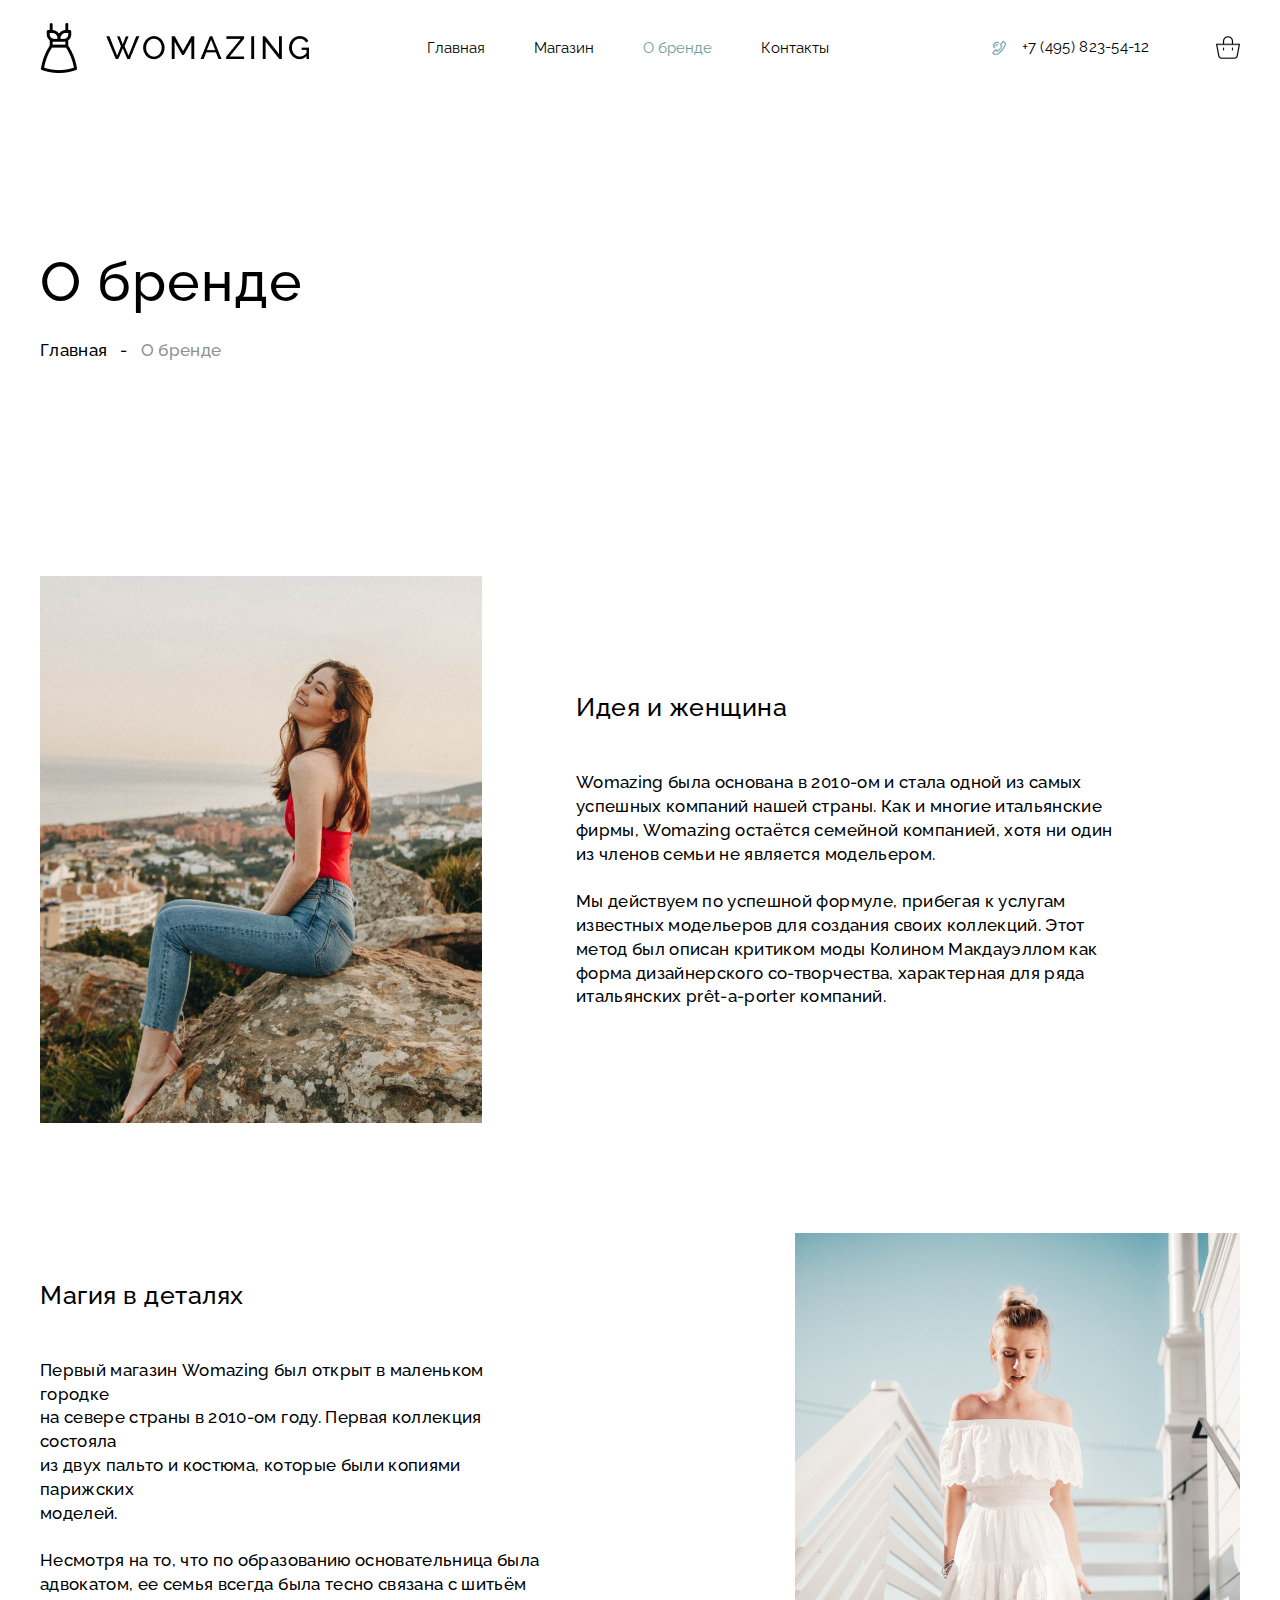
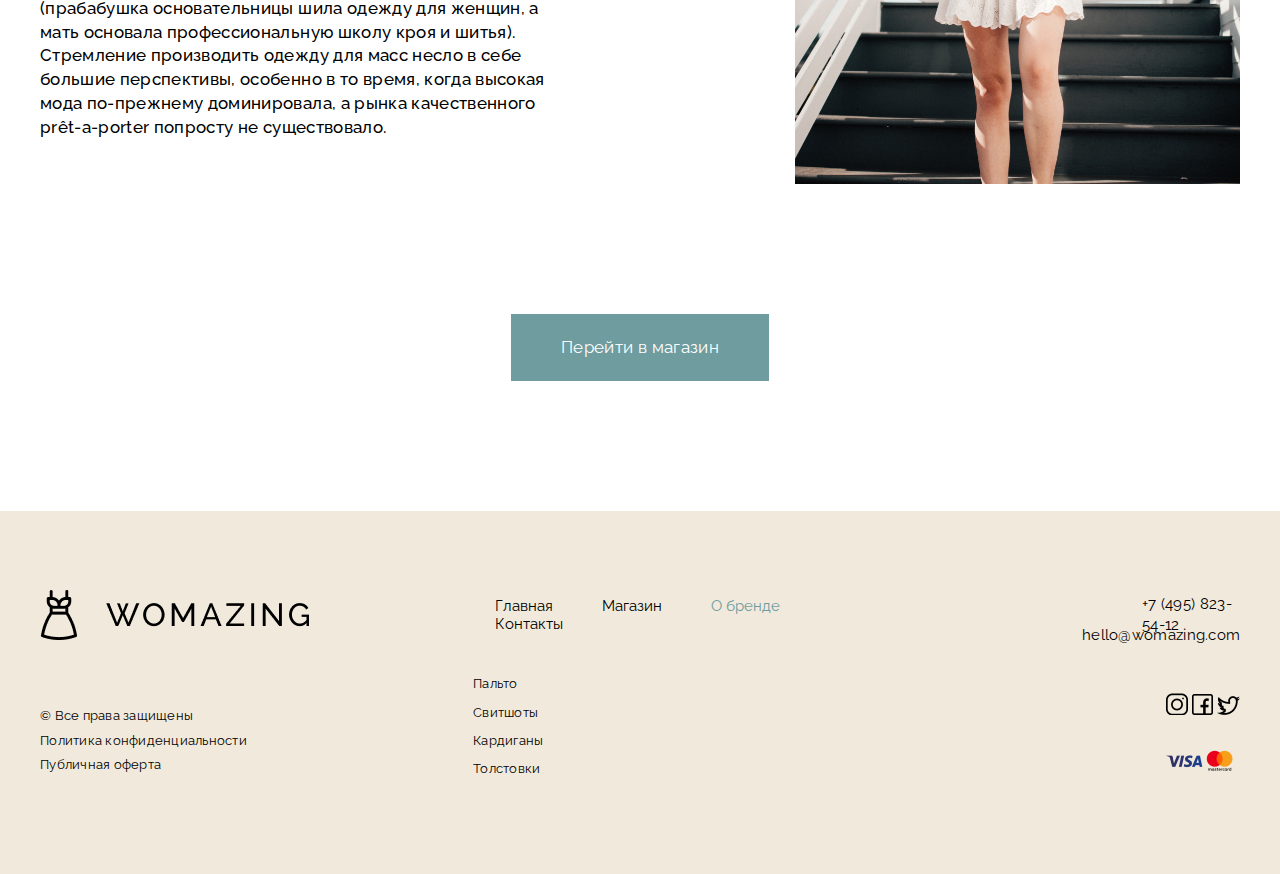
==== brend.html @ 87379c05 "add files" ====
<!DOCTYPE html>
<html>
<head>
	<title>Womazing</title>
	<meta charset="utf-8">
	<link rel="icon" href="img/dress.ico">
	<link rel="stylesheet" type="text/css" href="style.css">
	<link rel="preconnect" href="https://fonts.googleapis.com">
<link rel="preconnect" href="https://fonts.gstatic.com" crossorigin>
<link href="https://fonts.googleapis.com/css2?family=Raleway:wght@500&display=swap" rel="stylesheet">
<link rel="preconnect" href="https://fonts.googleapis.com">
<link rel="preconnect" href="https://fonts.gstatic.com" crossorigin>
<link href="https://fonts.googleapis.com/css2?family=Raleway:wght@400&display=swap" rel="stylesheet">
<link rel="preconnect" href="https://fonts.googleapis.com">
<link rel="preconnect" href="https://fonts.gstatic.com" crossorigin>
<link href="https://fonts.googleapis.com/css2?family=Raleway:wght@700&display=swap" rel="stylesheet">
</head>
<body>
	<header class="sticky2">
		<div class="header">
			<img src="img/logo.png" class="logo">
			<div>
				<a href="" class="header-text">Главная</a>
				<a href="" class="header-text">Магазин</a>
				<a href="" class="header-text header-text-2">О бренде</a>
				<a href="" class="header-text">Контакты</a>
			</div>
			<div class="mk">
				<img src="img/mobile.png" class="mobile">
				<p class="p-spec-mk">+7 (495) 823-54-12</p>
				<img src="img/korzina.png" class="korzina">
			</div>
		</div>
	</header>

	<div class="screan-1-brend">
		<h1 class="h1-big-tovar h1-brend">О бренде</h1>
		<h2 class="h2-magazine"><a href="#" class="h2-magazine-a">Главная</a><span class="a-">-</span><span class="color-magazine">О бренде</span></h2>
		<div class="flex-brend">
			<img src="img/girl4.png" class="girl4">
			<div class="women-text-brend">
				<h1 class="women-brend">Идея и женщина</h1>
				<p class="women-brend women-brend2">Womazing была основана в 2010-ом и стала одной из самых<br>успешных компаний нашей страны. Как и многие итальянские<br>фирмы, Womazing остаётся семейной компанией, хотя ни один<br>из членов семьи не является модельером.
<br><br>
Мы действуем по успешной формуле, прибегая к услугам<br>известных модельеров для создания своих коллекций. Этот<br>метод был описан критиком моды Колином Макдауэллом как<br>форма дизайнерского со-творчества, характерная для ряда<br>итальянских prêt-a-porter компаний. 
</p>
			</div>
		</div>
		<div class="flex-brend-2">
			<div class="women-text-brend-2">
				<h1 class="women-brend">Магия в деталях</h1>
				<p class="women-brend women-brend2">Первый магазин Womazing был открыт в маленьком городке<br>на севере страны в 2010-ом году. Первая коллекция состояла<br>из двух пальто и костюма, которые были копиями парижских<br>моделей.<br><br>

Несмотря на то, что по образованию основательница была<br>адвокатом, ее семья всегда была тесно связана с шитьём<br>(прабабушка основательницы шила одежду для женщин, а<br>мать основала профессиональную школу кроя и шитья).<br>Стремление производить одежду для масс несло в себе<br>большие перспективы, особенно в то время, когда высокая<br>мода по-прежнему доминировала, а рынка качественного<br>prêt-a-porter попросту не существовало. </p>
			</div>
			<img src="img/girl5.png" class="girl5">
		</div>
		<div class="sylka"><a href="" class="sylka-brend">Перейти в магазин</a></div>
	</div>

	<footer class="fot">
		<div class="footer">
			<div class="header ots">
			<img src="img/logo.png" class="logo">
			<div class="mlfoot">
				<a href="" class="header-text">Главная</a>
				<a href="" class="header-text">Магазин</a>
				<a href="" class="header-text header-text-2">О бренде</a>
				<a href="" class="header-text">Контакты</a>
			</div>
			<div class="mk2">
				<p class="p-spec-mk">+7 (495) 823-54-12</p>
			</div>
				<p class="p-spec-mk hello">hello@womazing.com</p>
		</div>
			<div class="footer-flex">
				<div>
					<div class="prava footer-text2">© Все права защищены</div>
					<h1 class="footer-text mb6">Политика конфиденциальности</h1>
					<h1 class="footer-text mb6">Публичная оферта</h1>
				</div>
				<div class="spec-rod">
					<h1 class="footer-text spec spec2">Пальто</h1>
					<h1 class="footer-text spec2">Свитшоты</h1>
					<h1 class="footer-text spec2">Кардиганы</h1>
					<h1 class="footer-text">Толстовки</h1>
				</div>
				<div class="dan">
					<div class="social">
						<a href=""><img src="img/inst.png" class="inst"></a>
						<a href=""><img src="img/fac.png" class="fac"></a>
						<a href=""><img src="img/twit.png" class="twit"></a>
					</div>
					<img src="img/visa.png" class="visa">
				</div>
			</div>
		</div>
	</footer>
</body>
</html>
---- style.css ----
body{
	z-index: 1;
	margin: 0;
}

.flex{
	position: relative;
	display: flex;
	width: 1200px;
	margin: 0 auto;
	align-items: flex-end;
}

.header{
	display: flex;
	align-items: center;
	justify-content: space-between;
	width: 1200px;
	height: 95px;
	margin: 0 auto;
}

.logo{
	cursor: pointer;
	transition: 0.5s ease;
	display: flex;
}

.logo:hover{
	transform: scale(1.035);
}

.womazing-logo{

}

.dress-logo{

}

.header-text{
	transition: 0.5s;
	margin-right: 45px;
	font-family: 'Raleway', sans-serif;
	font-weight: 400;
	font-size: 15px;
	text-decoration:none;
	color: black; 
}

.header-text:hover{
	
	cursor: pointer;
	color: #6E9C9F;
}

.header-text-2{
	color: #6E9C9F;
}

.nomer{
	width: 158px;
}

.korzina{
	transition: 0.5s;
	margin-left: 67px;
	width: 24px;
	height: 23.54px;
}

.korzina:hover{
	cursor: pointer;
}

h1,h2,h3,h4,h5{
	margin: 0;
}

.screan1{
	width:	512px;
	height: 720px;
}

.barh{
	font-family: 'Raleway', sans-serif;
	font-weight: 400;
	font-size: 20px;
	line-height: 140%;
	text-align: right;
}

.barh-box{
	margin-top: 45px;
	width: 365px;
}

.sticky{
	top: 0;
	position: sticky;
}


.new{
	margin-top: 153px;
	font-family: 'Raleway', sans-serif;
	font-weight: 500;
	font-size: 55px;
	line-height: 110%;
}

.box-strelka{
	width: 67px;
	height: 67px;
	background-color: #6E9C9F1A;
}

.str{
	width: 14px;
	height: 28px;
	margin-left: 26px;
	margin-top: 19.5px;
}

.mag{
	transition: 0.5s;
	background-color: #6E9C9F;
	width: 243px;
	height: 67px;
}

.open-mag{
	text-align: center;
	width: 243px;
	height: 68px;
	font-family: 'Raleway', sans-serif;
	font-weight: 400;
	font-size: 17px;
	text-decoration: none;
	color: white;
	font-style: normal;
	background-color: #6E9C9F;
	transition: background 0.5s ease;
}

.open-mag-p{
	margin: 0;
	margin-top: 22px;
}

.open-mag:hover{
	cursor: pointer;
	background-color: #509498;
}

.but{
	display: flex;
	margin-left: 53px;
	margin-top: 52px;
}

.lit{
	display: flex;
	margin-top: 126px;
	margin-left: 250px;
}

.box-litle{
	width: 30px;
	height: 4px;
	background-color: #D1D1D1;
	margin: 0;
}
.box-litle2{
	width: 30px;
	height: 4px;
	margin: 0 12px;
	background-color: black;
}

.girl{
	z-index: 100;
	position: relative;
	margin-left:100px;
	width: 180px;
	bottom: -4px;
}

.girl2{
	margin-bottom: 54px;
	z-index: 0;
	height: 652px;
	width: 434px;
	margin-left: -50px;
}

.orang{
	position: absolute;
	right: 0;
	width: 512px;
	height: 816px;
	top: -97px;
	z-index: -2;
	background-color: #F1EADC;
}

.orang2{
	position: absolute;
	right: 0;
	top: 0;
	width: 30%;
	height: 814px;
	z-index: -2;
	background-color: #F1EADC;
}

.girl3{
	position: absolute;
	z-index: 0;
	width: 197px;
	margin-left: -96px;
	margin-top: 135px;
}

/* screan2 */

.screan2{
	margin: 0 auto;
	margin-top: 130px;
	width: 1200px;
	height: 900px;
}

.h1-new{
	font-family: 'Raleway', sans-serif;
	font-weight: 500;
	font-style: normal;
	font-size: 40px;
}

.kol-rod{
	margin-top: 75px;
}

.kol{
	width: 320px;
}

.kol-text{
	margin-top: 24px;
	font-family: 'Raleway', sans-serif;
font-style: normal;
font-weight: 500;
font-size: 20px;
line-height: 140%;
text-align: center;
}

.kol-big{
	width: 320px;
}

.kol-text2{
	font-family: 'Raleway';
font-style: normal;
font-weight: 500;
font-size: 15px;
line-height: 140%;
/* identical to box height, or 21px */

letter-spacing: 0.02em;

color: #9C9C9C;
flex: none;
order: 0;
flex-grow: 0;
}

.kol-text2-9{
	padding-top: 2px;
	font-family: 'Raleway';
font-style: normal;
font-weight: 500;
font-size: 15px;
line-height: 140%;
letter-spacing: 0.02em;

color: #9C9C9C;
}

.koal{
	justify-content: center;
	position: relative;
	display: flex;
}

.line{
	top: 42%;
	position: absolute;
	width: 31.219px;
	height: 1.5px;
	background-color: #9C9C9C;
}

.kol-text3{
	margin-left: 10px;
	font-family: 'Raleway';
font-style: normal;
font-weight: 500;
font-size: 15px;
line-height: 140%;
/* identical to box height, or 21px */

letter-spacing: 0.02em;

/* Дополнительный акцент */

color: #998E78;


/* Inside auto layout */

flex: none;
order: 1;
flex-grow: 0;
}

.kol-text3-9{
	font-family: 'Raleway';
font-style: normal;
font-weight: 500;
font-size: 15px;
line-height: 140%;
/* identical to box height, or 21px */

letter-spacing: 0.02em;

/* Дополнительный акцент */

color: #998E78;


/* Inside auto layout */

flex: none;
order: 1;
flex-grow: 0;
	padding-top: 2px;
}

.pog{
	justify-content: space-between;
	display: flex;
}

.scr-kol{
	transition: 0.5s;
	cursor: pointer;
	position: absolute;
	width: 320px;
	height: 437.02px;
	background: rgba(110, 156, 159, 0);
}

.scr-kol:hover{
	background: rgba(110, 156, 159, 0.77);
}

.scr-kol:hover .arrow-1 div::after{
	background: rgba(255, 255, 255, 1);
}

.scr-kol:hover .arrow-1 div::before {
	background: rgba(255, 255, 255, 1);
}

.scr-kol:hover .arrow-1 div {
	background: rgba(255, 255, 255, 1);
}

.arrow-1 {
    cursor: pointer;
    position: relative;
    width: 30px;
    height: 22px;
    margin: 58% auto;
}
.arrow-1 div {
    position: relative;
    top: 20px;
    width: 35px;
    height: 1px;
    background: rgba(255, 255, 255, 0);
    left:10;
    display: block;
}
.arrow-1 div::after {
    content: '';
    position: absolute;
    width: 15px;
    height: 1px;
    top: -5px;
    right: -2px;
    background: rgba(255, 255, 255, 0);
    transform: rotate(45deg);
}
.arrow-1 div::before {
    content: '';
    position: absolute;
    width: 15px;
    height: 1px;
    top:5px;
    right: -2px;
    background: rgba(255, 255, 255, 0);
    transform: rotate(-45deg);
}

.scr-kol3{
	background: rgba(110, 156, 159, 0);
}

.scr-kol2{
	background: rgba(110, 156, 159, 0);
}

.scr-kol3:hover{
	background: rgba(110, 156, 159, 0.77);
}

.scr-kol2:hover{
	background: rgba(110, 156, 159, 0.77);
}

.scr-kol2:hover .arrow-2 div::after{
	background: rgba(255, 255, 255, 1);
}

.scr-kol2:hover .arrow-2 div::before {
	background: rgba(255, 255, 255, 1);
}

.scr-kol2:hover .arrow-2 div {
	background: rgba(255, 255, 255, 1);
}

.magazin-2{
	    transition: background 0.5s ease;
	margin-top: 60px;
	padding: 22px 40px;
	border: 1px solid #6E9C9F;
	font-family: 'Raleway', sans-serif;
	font-style: normal;
	font-weight: 400;
	font-size: 17px;
	line-height: 138.9%;
	text-align: center;
	letter-spacing: 0.02em;
	color: #6E9C9F;
	flex: none;
	order: 0;
	flex-grow: 0;
	text-decoration: none;
}

.magazin-2:hover{
	background-color: #6E9C9F;
	color: white;
}

.rod-magazin-2{
	display: flex;justify-content: center;
}
/* screan3 */

.screan3{
	width: 1200px;
	margin: 0 auto;
}

.xnj{
	width: 372px;
	height: 44px;
	font-family: 'Raleway', sans-serif;
	font-style: normal;
	font-weight: 500;
	font-size: 40px;
	line-height: 110%;
	letter-spacing: 0.02em;
	color: #000000;
	flex: none;
	order: 0;
	flex-grow: 0;
}

.screan3-rod{
	justify-content: space-between;
	margin-top: 92px;
	display: flex;
}

.gal{
	width: 61px;
}

.kah{
	margin-top: 37px;
	font-family: 'Raleway', sans-serif;
	font-style: normal;
	font-weight: 500;
	font-size: 25px;
	line-height: 140%;
	letter-spacing: 0.02em;
	color: #000000;
	flex: none;
	order: 0;
	align-self: flex-start;
	flex-grow: 0;
}

.prof{
	margin-top: 24px;
	font-family: 'Raleway', sans-serif;
	font-style: normal;
	font-weight: 500;
	font-size: 17px;
	line-height: 140%;
	letter-spacing: 0.02em;
	color: #000000;
	flex: none;
	order: 1;
	align-self: center;
	flex-grow: 0;
}

.heand{
	width: 53px;
}

.otv{
	margin-top: 47px;
	font-family: 'Raleway', sans-serif;
	font-style: normal;
	font-weight: 500;
	font-size: 25px;
	line-height: 140%;
	letter-spacing: 0.02em;
	color: #000000;
	flex: none;
	order: 0;
	align-self: flex-start;
	flex-grow: 0;
}

/* screan4 */

.screan4{
	padding-top: 130px;
	width: 1200px;
	margin: 0 auto;
}

.Wo{
	font-family: 'Raleway', sans-serif;
font-style: normal;
font-weight: 500;
font-size: 40px;
line-height: 110%;
/* identical to box height, or 44px */

letter-spacing: 0.02em;

color: #000000;


/* Inside auto layout */

flex: none;
order: 0;
flex-grow: 0;
}

.flex-2{
	margin-bottom: 130px;
	align-items: center;
	display: flex;
	margin-top: 92px;
}

.women{
	width: 729px;
}

.brend{
	text-decoration: none;
	color: #6E9C9F;
	border-bottom: 1.2px solid #00000000;
	font-family: 'Raleway', sans-serif;
font-style: normal;
font-weight: 500;
font-size: 17px;
line-height: 140%;
 transition: border-bottom 0.5s ease;
letter-spacing: 0.02em;
}

.brend:hover{
	
    border-bottom: 1.2px solid #CEDEDF;
}
.all{
	font-family: 'Raleway', sans-serif;
font-style: normal;
font-weight: 500;
font-size: 25px;
line-height: 140%;
letter-spacing: 0.02em;
color: #000000;
flex: none;
order: 0;
flex-grow: 0;
}

.all-2{
	margin-bottom: 30px;
	margin-top: 28px;
	font-family: 'Raleway', sans-serif;
font-style: normal;
font-weight: 500;
font-size: 17px;
line-height: 140%;
letter-spacing: 0.02em;
color: #000000;
flex: none;
order: 1;
flex-grow: 0;
}
.all-women{
	margin-left: 93px;
}

.arrow-5{
    cursor: pointer;
    position: relative;
    width: 30px;
    height: 22px;
    margin:0;
    margin-left: 31px;
}
.arrow-5 div {
    position: relative;
    top: 20px;
    width: 35px;
    height: 1px;
    background: rgba(0, 0, 0, 1);
    left:10;
    display: block;
}
.arrow-5 div::after {
    content: '';
    position: absolute;
    width: 15px;
    height: 1px;
    top: -5px;
    right: -3px;
    background: rgba(0, 0, 0, 1);
    transform: rotate(45deg);
}
.arrow-5 div::before {
    content: '';
    position: absolute;
    width: 15px;
    height: 1px;
    top: 5px;
    right: -3px;
    background: rgba(0, 0, 0, 1);
    transform: rotate(-45deg);
}

.arrow-4{
    cursor: pointer;
    position: absolute;
    width: 30px;
    height: 22px;
    margin: -73px;
}
.arrow-4 div {
    position: absolute;
    top: 20px;
    width: 35px;
    height: 1px;
    background: rgba(0, 0, 0, 1);
    left:10;
    display: block;
}
.arrow-4 div::after {
    content: '';
    position: absolute;
    width: 15px;
    height: 1px;
    top: -5px;
    right: 23px;
    background: rgba(0, 0, 0, 1);
    transform: rotate(-45deg);
}
.arrow-4 div::before {
    content: '';
    position: absolute;
    width: 15px;
    height: 1px;
    top: 5px;
    right: 23px;
    background: rgba(0, 0, 0, 1);
    transform: rotate(45deg);
}

.line-2{
	justify-content: center;
	position: absolute;
	display: flex;
	bottom: 62px;
}

.line-child-2{
	width: 30px;
	height: 4px;
	background: rgba(255, 255, 255, 0.36);
}

.line-child-2-1{
	margin: 0 12px;
	width: 30px;
	height: 4px;
	background: rgba(255, 255, 255, 1);
}
.rod-rel{
	display: flex;
	justify-content: center;
	position: relative;
}
.fot{
	background-color: #F1EADC;
}
.footer{
	position: relative;
	width: 1200px;
	height: 363px;
	margin: 0 auto;
}

.ots{
	justify-content: start;
	height: 0;
	padding-top: 104px;
}

.hello{
	position: absolute;
	right: 0;
	text-align: right;
	margin-top: 55px;
	width: 158px;
}

.prava{
	margin-top: 92px;
	margin-bottom: 6px;
}

.footer-text2{
	font-family: 'Raleway', sans-serif;
font-style: normal;
font-weight: 400;
font-size: 13px;
line-height: 140%;
letter-spacing: 0.02em;
color: #000000;
flex: none;
order: 0;
flex-grow: 0;
}

.footer-text{font-family: 'Raleway', sans-serif;
font-style: normal;
font-weight: 400;
font-size: 13px;
line-height: 140%;
letter-spacing: 0.02em;
color: #000000;
flex: none;
order: 0;
flex-grow: 0;
cursor: pointer;
transition: color 0.5s ease
}

.footer-text:hover{
	color: #6E9C9F;
}

.mb6{
	margin-bottom: 6px;
}

.footer-flex{
	display: flex;
}

.spec{
	margin-top: 60px;
}
.spec2{
	margin-bottom: 10px;
}
.spec-rod {
    margin-left: 226px;
}

.inst{
	width: 22px;
}

.fac{
	width: 21px;
}

.twit{
	width: 23px;
}

.visa{
	margin-top: 31px;
	width: 68px;
}

.dan{
	position: absolute;
	right: 0;
	top: 182px;
}
.nomer2{
	width: 128px;
}

/* МАГАЗИН 2 СТРАНИЦА */

.screan-1-magazine{
	width: 1200px;
	margin: 0 auto;

}

.h1-magazine{
	font-family: 'Raleway', sans-serif;
	font-style: normal;
	font-weight: 500;
	font-size: 55px;
	line-height: 110%;
	letter-spacing: 0.02em;
	color: #000000;
	flex: none;
	order: 0;
	flex-grow: 0;

	margin-top: 157px;
}

.h2-magazine-a{
	text-decoration: none;
	display: flex;
	font-family: 'Raleway', sans-serif;
	font-style: normal;
	font-weight: 500;
	font-size: 17px;
	line-height: 140%;
	letter-spacing: 0.02em;
	color: #000000;
	flex: none;
	order: 0;
	flex-grow: 0;
	transition: color 0.5s ease;
}

.h2-magazine-a:hover{
	color: #509498;
}

.h2-magazine{
	margin-top: 26px;
	display: flex;
	font-family: 'Raleway', sans-serif;
	font-style: normal;
	font-weight: 500;
	font-size: 17px;
	line-height: 140%;
	letter-spacing: 0.02em;
	color: #000000;
	flex: none;
	order: 0;
	flex-grow: 0;
}

.color-magazine{
	margin: 0;
	color: #919191;
}

.a-{
	margin: 0 13px;
}

.button-magazine{
	margin-top: 214px;
	display: flex;
	justify-content: space-between;
}

.text-button-magazine{
	transition: color 0.5s ease;
	font-family: 'Raleway', sans-serif;
	font-style: normal;
	font-weight: 500;
	font-size: 17px;
	line-height: 140%;
	letter-spacing: 0.02em;
	color: #000000;
	flex: none;
	order: 0;
	flex-grow: 0;
	margin:19px 65px;
}

.button-magazine-low{
	transition: color 0.5s ease;
	transition: background-color 0.5s ease;
	cursor: pointer;
	border: 1px solid black;
}

.button-magazine-low:hover .text-button-magazine{
	color: white;
}

.button-magazine-low:hover{
	background-color: black;
}

.vers2{
	background-color: #000;
	z-index: -1;
}

.vers2-text{
	color: #fff;
}

.mt92{
	margin-top: 92px;
	margin-bottom: 65px;
}

.tovar-magazine{
	font-family: 'Raleway', sans-serif;
font-style: normal;
font-weight: 500;
font-size: 17px;
line-height: 140%;
letter-spacing: 0.02em;
color: #808080;
flex: none;
order: 0;
align-self: flex-start;
flex-grow: 0;
}

.cen229{
	font-family: 'Raleway';
font-style: normal;
font-weight: 500;
font-size: 15px;
line-height: 140%;
letter-spacing: 0.02em;
text-decoration-line: line-through;
color: #9C9C9C;
flex: none;
order: 0;
flex-grow: 0;
}

.cen129-2{
	margin-left: 10px;
	font-family: 'Raleway';
font-style: normal;
font-weight: 500;
font-size: 15px;
line-height: 140%;
letter-spacing: 0.02em;
color: #9C9C9C;
flex: none;
order: 0;
flex-grow: 0;
}

.cen129{
	font-family: 'Raleway';
font-style: normal;
font-weight: 500;
font-size: 15px;
line-height: 140%;
letter-spacing: 0.02em;
color: #9C9C9C;
flex: none;
order: 0;
flex-grow: 0;
}

.mt65{
	margin-top: 65px;
	margin-bottom: 236px;
}

/* TOVAR 3 СТРАНИЦА */

.TOVAR{
	width: 1200px;
	margin: 0 auto;
}

.h1-big-tovar{
	margin-top: 77px;
	font-family: 'Raleway',sans-serif;
font-style: normal;
font-weight: 500;
font-size: 55px;
line-height: 110%;
letter-spacing: 0.02em;
color: #000000;
flex: none;
order: 0;
flex-grow: 0;
}

.h2-magazine{
	margin-top: 26px;
	display: flex;
	font-family: 'Raleway', sans-serif;
	font-style: normal;
	font-weight: 500;
	font-size: 17px;
	line-height: 140%;
	letter-spacing: 0.02em;
	color: #000000;
	flex: none;
	order: 0;
	flex-grow: 0;
}

.img-tovar{
	margin-right: 75px;
	width: 550px;
}

.flex-tovar{
	margin-top: 102px;
	display: flex;
}

.flex-tovar2{
	position: relative;
	display: flex;
}

.gold-tovar{
	font-family: 'Raleway', sans-serif;
	font-style: normal;
	font-weight: 500;
	font-size: 40px;
	line-height: 110%;
	letter-spacing: 0.02em;
	color: #998E78;
	flex: none;
	order: 0;
	flex-grow: 0;
}

.gold-tovar2{
	text-decoration-line: line-through;
	font-family: 'Raleway', sans-serif;
	font-style: normal;
	font-weight: 500;
	font-size: 30px;
	line-height: 110%;
	letter-spacing: 0.02em;

	color: #9C9C9C;
	flex: none;
	order: 0;
	flex-grow: 0;
}

.gold-3{
	margin-top: 8px;
	font-size: 37px;
}

.gold-11{
	margin-top: 8px;
	font-size: 31px;
}

.gold-45{
	margin-top: 4px;
	font-size: 30px;
}

.gold-0{
	margin-top: 4px;
	font-size: 25px;
}

.line-tovar{
	top: 16px;
	width: 66.281px;
	height: 2px;
	position: absolute;
	background-color: #9C9C9C;
}

.cen450{
	margin-top: 6px;
	margin-left: 30px;
}

.mt117{
	margin-top: 117px;
}

.razmer-tovar{
	margin-top: 59px;
	font-family: 'Raleway', sans-serif;
	font-style: normal;
	font-weight: 500;
	font-size: 20px;
	line-height: 140%;
	letter-spacing: 0.02em;
	color: #000000;
	flex: none;
	order: 0;
	flex-grow: 0;
}

.razmer-tovar2{
	cursor: pointer;
	margin-top: 34px;
	margin-right: 15px;
	width: 41px;
	height: 41px;
	border: 1px solid black;
	transition: color .5s ease, background .5s ease;
}

.razmer-tovar2:hover{
	background-color: black;
}

.razmer-tovar-text{
	text-align: center;
	margin-top:9px;
	font-family: 'Raleway', sans-serif;
	font-style: normal;
	font-weight: 500;
	font-size: 17px;
	line-height: 140%;
	letter-spacing: 0.02em;
	color: #000000;
}

.razmer-tovar-text:hover{
	transition: color .5s ease, background .5s ease;
	color: white;
}

.razmer-tovar-text2{
	text-align: center;
	margin-top:9px;
	font-family: 'Raleway', sans-serif;
	font-style: normal;
	font-weight: 500;
	font-size: 17px;
	line-height: 140%;
	letter-spacing: 0.02em;
	color: #FFF;
}

.razmer-tovar2-3{
	cursor: pointer;
	margin-top: 34px;
	margin-right: 10px;
	width: 41px;
	height: 41px;
	border: 1px solid black;
	background-color: black;
}

.color-tovar{
	margin-top: 59px;
}

.color-rad{
	cursor: pointer;
	margin-right: 14px;
	margin-top: 34px;
	width: 41px;
	height: 41px;
	background: linear-gradient(0deg, #927876, #927876), #927876;
	border-radius: 100px;
	flex: none;
	order: 0;
	flex-grow: 0;
}

.color-vibor2{
	background: #D5D5D5;
	border: 1px solid #000000;
}
.color-vibor3{
	background: #FD9696;
}
.color-vibor4{
	background: #FDC796;
}

.colvo{
	margin-top: 59px;
	border: 1px solid #D4D4D4;
	width: 68px;
	height: 68px;
}

.colvo-1{
	margin-top: 20px;
	font-family: 'Raleway', sans-serif;
font-style: normal;
font-weight: 400;
font-size: 20px;
line-height: 140%;
text-align: center;
letter-spacing: 0.02em;
color: #000000;
}

.dobavit{
	    border: none;
	cursor: pointer;
	margin-top: 59px;
	width: 268px;
	height: 70px;
	background-color: #6E9C9F;
}

.dobavit:hover{
	background-color: #509498;
	transition: background 0.5s ease;
}

.dobavit-text{
	
	font-family: 'Raleway', sans-serif;
font-style: normal;
font-weight: 400;
font-size: 17px;
line-height: 138.9%;
text-align: center;
letter-spacing: 0.02em;
color: #FFFFFF;
flex: none;
order: 0;
flex-grow: 0;
}
.input{
	border: none;
	border: 1px solid #D4D4D4;
	margin-top: 59px;
  width: 68px;
  height: 68px;
}

.input-text{
	margin-top: 20px;
	font-family: 'Raleway',sans-serif;
font-style: normal;
font-weight: 400;
font-size: 20px;
line-height: 140%;
/* identical to box height, or 28px */

text-align: center;
letter-spacing: 0.02em;

color: #000000;

}

.svaiz{
	margin-top: 130px;
	margin-bottom: 67px;
	font-family: 'Raleway', sans-serif;
font-style: normal;
font-weight: 500;
font-size: 40px;
line-height: 110%;
letter-spacing: 0.02em;
color: #000000;
flex: none;
order: 0;
flex-grow: 0;
}

.kol-spec{
	margin-left: 25px;
}

.pog2{
	justify-content: start;
	margin-bottom: 130px;
}

.mlfoot{
	margin-left: 186.016px;
}

.mobile{
	margin-right: 15.55px;
	width: 14.45px;
	height: 14.45px;
}

.mk{
	align-items: center;
	display: flex;
}

.mk2{
	margin-left: 303px;
}

.p-spec-mk{
	font-family: 'Raleway';
font-style: normal;
font-weight: 400;
font-size: 15px;
line-height: 140%;
/* identical to box height, or 21px */

letter-spacing: 0.02em;

color: #000000;
}

/* BREND 4 СТРАНИЦА */

.screan-1-brend{
	width: 1200px;
	margin: 0 auto;
}

.h1-brend{
	margin-top: 157px;
}

.flex-brend{
	display: flex;
	margin-top: 214px;
	align-items: center;
}

.girl4{
	width: 442px;
}

.women-brend{
	margin-bottom: 46px;
	font-family: 'Raleway', sans-serif;
	font-style: normal;
	font-weight: 500;
	font-size: 25px;
	line-height: 140%;
	letter-spacing: 0.02em;
	color: #000000;
	flex: none;
	order: 0;
	flex-grow: 0;
}

.women-brend2{
	margin-bottom: 0;
	font-size: 17px;
}

.women-text-brend{
	margin-left: 94px;
}

.flex-brend-2{
	display: flex;
	align-items: center;
	margin-top: 110px;
	margin-bottom: 130px;
}

.girl5{
	width: 445px;
}

.women-text-brend-2{
	margin-right: 243px;
}

.sylka-brend{
	font-family: 'Raleway', sans-serif;
	font-style: normal;
	font-weight: 400;
	font-size: 17px;
	line-height: 138.9%;
	text-align: center;
	letter-spacing: 0.02em;
	color: #FFFFFF;
	flex: none;
	order: 0;
	flex-grow: 0;

	color: white;
	background-color: #6E9C9F;
	text-decoration: none;
	padding: 22px 50px;
	transition: background 0.5s ease;
}

.sylka-brend:hover{
	background-color: #509498;
}

.sylka{
	display: flex;
	justify-content: center;
	margin-bottom: 130px;
}

.benefits__count{
	    padding-left: 16px;
	margin-top: 59px;
	    display: inline-block;
    width: 67px;
    height:67px;
        border: 1px solid #AFAFAF;
    margin-right: 11px;
    font-weight: normal;
    font-size: 20px;
    line-height: 140%;
    text-align: center;
}

.benefits__count:focus{
        border: 1px solid #AFAFAF;
}

input.benefits__count{
	overflow: visible;
}

input {outline:#AFAFAF;}

.screan-1-cont{
	width: 1200px;
	margin: 0 auto;
}

.mb214{
	margin-bottom: 214px;
}

.flex-cont{
	display: flex;
	margin-top: 130px;
}

.h3-text-cont{
	font-family: 'Raleway', sans-serif;
font-style: normal;
font-weight: 500;
font-size: 17px;
line-height: 140%;
letter-spacing: 0.02em;
color: #000000;
flex: none;
order: 0;
flex-grow: 0;
}

.h3-text-cont-2{
	margin-top: 19px;
	font-family: 'Raleway', sans-serif;
	font-style: normal;
	font-weight: 500;
	font-size: 20px;
	line-height: 140%;
	letter-spacing: 0.02em;
	color: #000000;
	flex: none;
	order: 0;
	flex-grow: 0;
}

.mr111{
	margin-right: 111px;
}

.mr98{
	margin-right: 98px;
}

.hug{
	margin-top: 130px;
	font-family: 'Raleway', sans-serif;
	font-style: normal;
	font-weight: 500;
	font-size: 25px;
	line-height: 140%;
	letter-spacing: 0.02em;
	color: #000000;
	flex: none;
	order: 0;
	flex-grow: 0;
}



.connection__input {
	margin-bottom: 0;
    border: none;
    border-bottom: 1px solid #000;
    margin-bottom: 35px;
    width: 350px;
    padding-bottom: 16px;
}

.connection__input2{
	margin-top: 62px;
}

.flex-column {
    -ms-flex-direction: column!important;
    flex-direction: column!important;
}

.d-flex {
    display: -ms-flexbox!important;
    display: flex!important;
}
*, ::after, ::before {
    box-sizing: inherit;
}
*, ::after, ::before {
    box-sizing: border-box;
}
user agent stylesheet
form {
    display: block;
    margin-top: 0em;
}

.connection__area {
    border: none;
    border-bottom: 1px solid #000;
    margin-bottom: 35px;
    height: 134px;
    width: 443px;
    resize: none;
}

.connection__btn {
    margin-bottom: 62px;
    border: none;
    width: 194px;
}

.btn {
	cursor: pointer;
    background: #6E9C9F;
    font-weight: 500;
    font-size: 17px;
    line-height: 24px;
    letter-spacing: 0.02em;
    text-align: center;
    display: inline-block;
    color: #fff;
    padding: 22px 55px;
    border: none;
    transition: background 0.5s ease;
}

.btn:hover{
	background-color: #509498;
}

.good-twit{
	height: 84px;
	width: 440px;
	background-color: #F1EADC;
	margin-bottom: 130px;
}

.p-cont{
	padding-top: 30px;
	text-align: center;
	font-family: 'Raleway';
font-style: normal;
font-weight: 500;
font-size: 17px;
line-height: 140%;
/* identical to box height, or 24px */

letter-spacing: 0.02em;

color: #000000;


/* Inside auto layout */

flex: none;
order: 0;
flex-grow: 0;
}

a{
	text-decoration: none;	
}
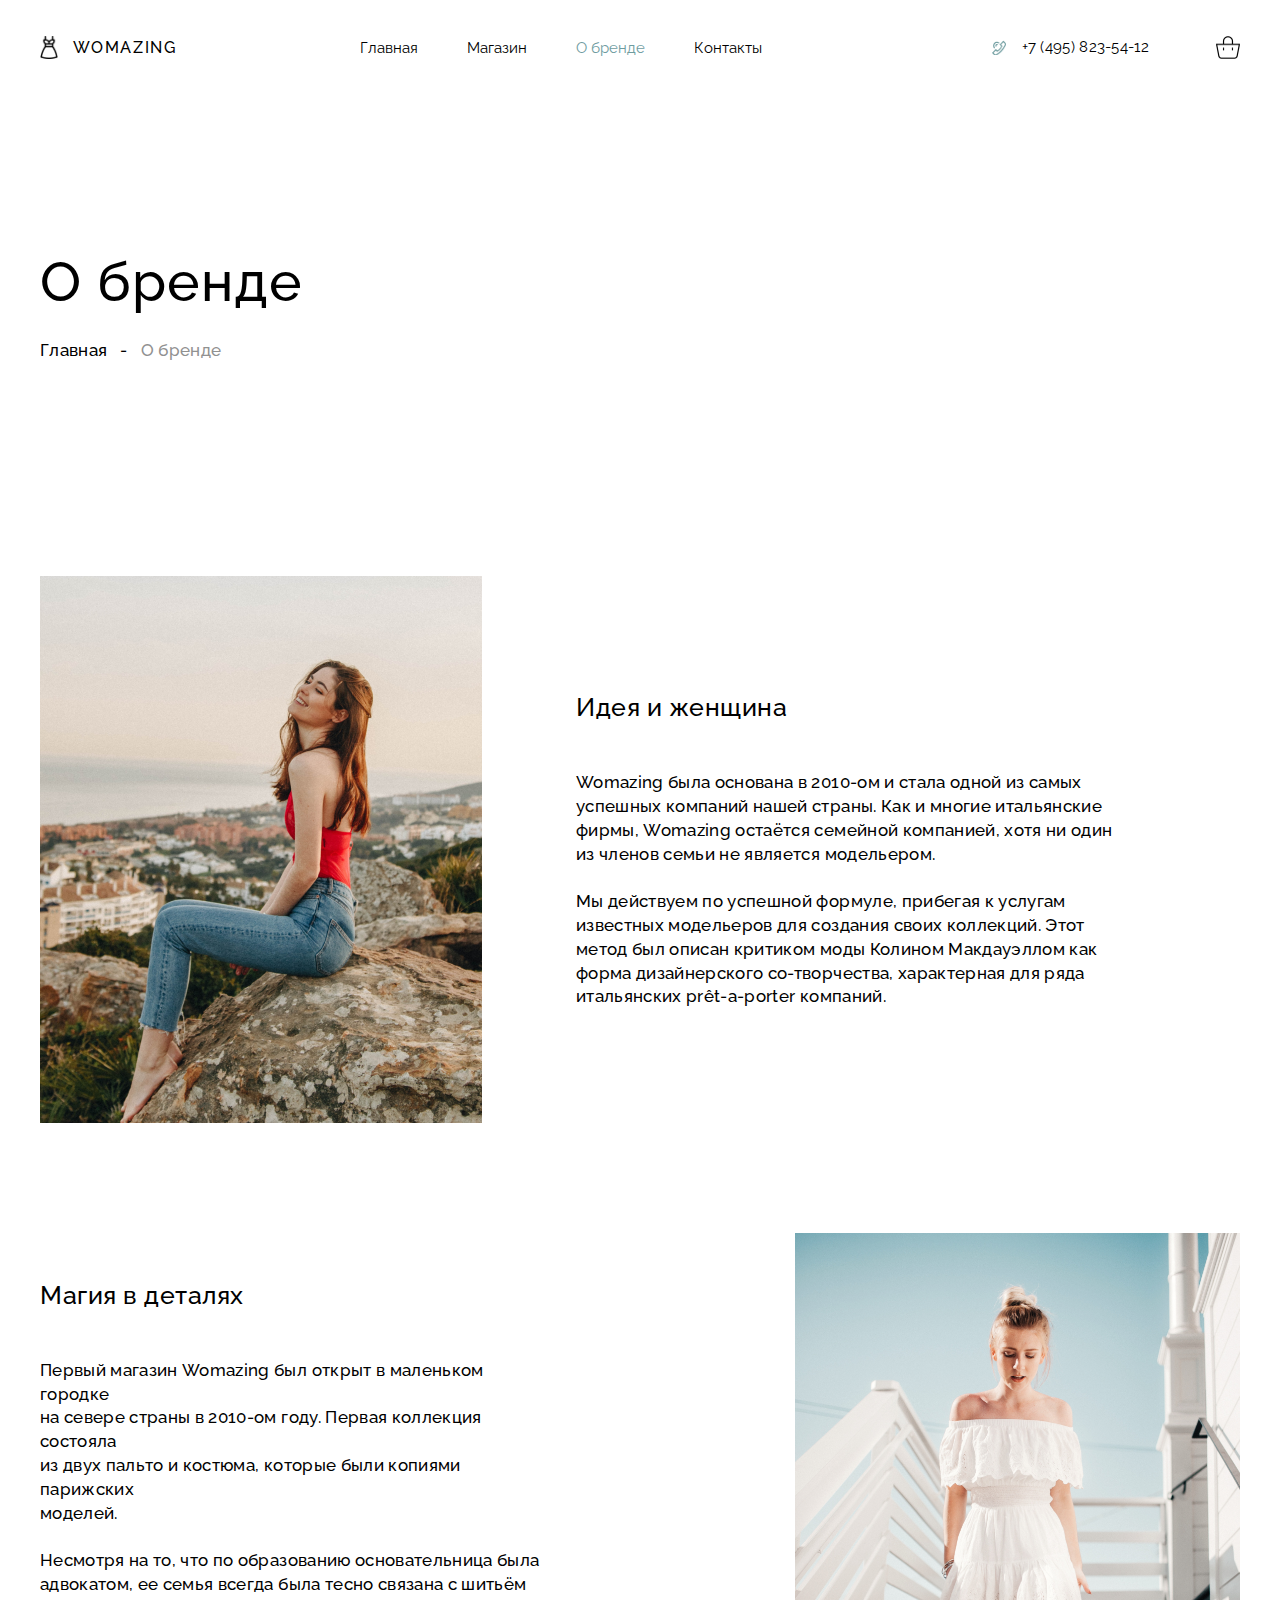
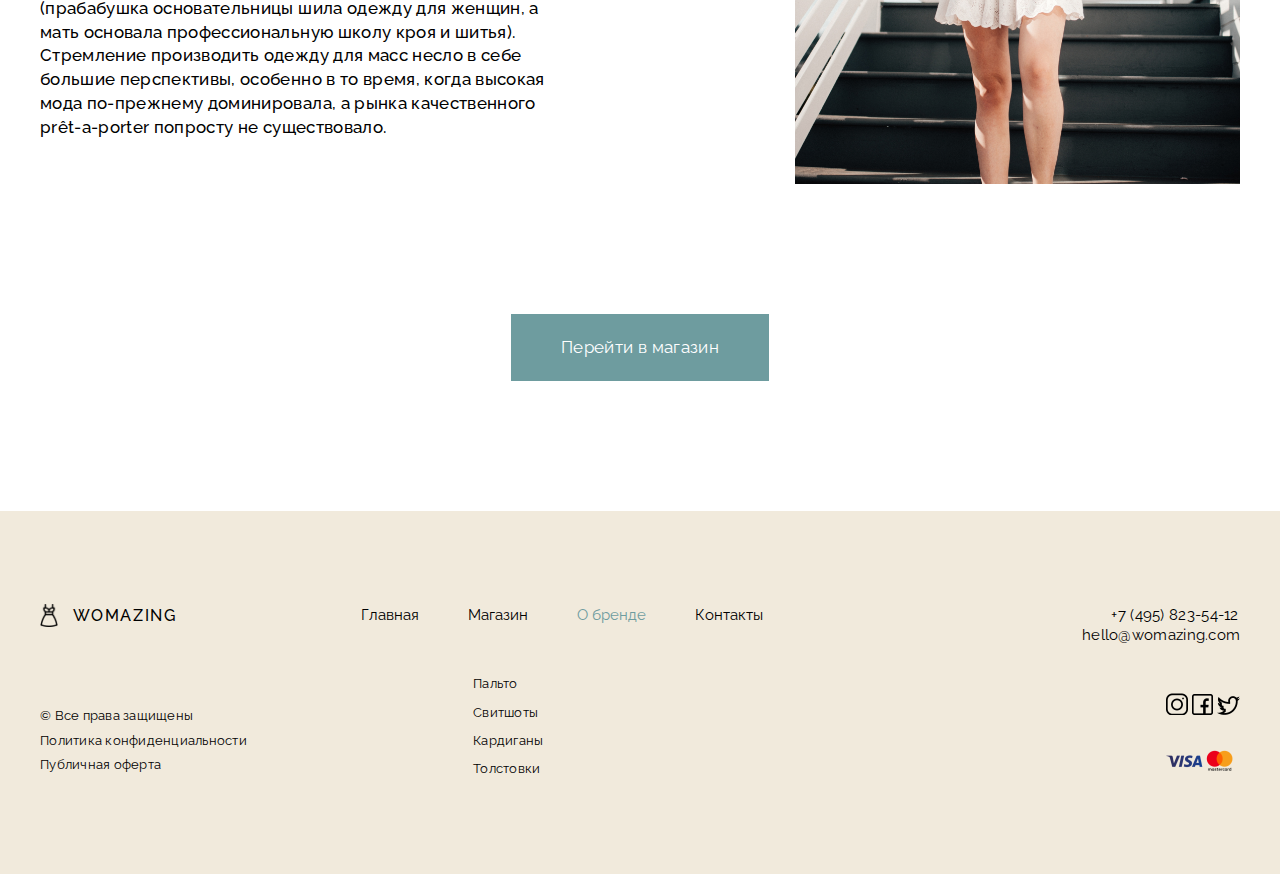
==== commit 35455728: "Add files via upload" ====
--- a/brend.html
+++ b/brend.html
@@ -18,12 +18,15 @@
 <body>
 	<header class="sticky2">
 		<div class="header">
-			<img src="img/logo.png" class="logo">
+			<a href="womazing/index.png"><div class="logo">
+				<img src="img/dress.png" class="dress-logo">
+				<h1 class="womazing-logo">WOMAZING</h1>
+			</div></a>
 			<div>
-				<a href="" class="header-text">Главная</a>
-				<a href="" class="header-text">Магазин</a>
+				<a href="file:///D:/папка%20не%20простая,%20а%20залатая/work/index.html" class="header-text">Главная</a>
+				<a href="file:///D:/папка%20не%20простая,%20а%20залатая/work/magazine.html" class="header-text">Магазин</a>
 				<a href="" class="header-text header-text-2">О бренде</a>
-				<a href="" class="header-text">Контакты</a>
+				<a href="file:///D:/папка%20не%20простая,%20а%20залатая/work/contacts.html" class="header-text">Контакты</a>
 			</div>
 			<div class="mk">
 				<img src="img/mobile.png" class="mobile">
@@ -35,7 +38,7 @@
 
 	<div class="screan-1-brend">
 		<h1 class="h1-big-tovar h1-brend">О бренде</h1>
-		<h2 class="h2-magazine"><a href="#" class="h2-magazine-a">Главная</a><span class="a-">-</span><span class="color-magazine">О бренде</span></h2>
+		<h2 class="h2-magazine"><a href="file:///D:/папка%20не%20простая,%20а%20залатая/work/index.html" class="h2-magazine-a">Главная</a><span class="a-">-</span><span class="color-magazine">О бренде</span></h2>
 		<div class="flex-brend">
 			<img src="img/girl4.png" class="girl4">
 			<div class="women-text-brend">
@@ -61,12 +64,15 @@
 	<footer class="fot">
 		<div class="footer">
 			<div class="header ots">
-			<img src="img/logo.png" class="logo">
+			<a href="womazing/index.png"><div class="logo">
+				<img src="img/dress.png" class="dress-logo">
+				<h1 class="womazing-logo">WOMAZING</h1>
+			</div></a>
 			<div class="mlfoot">
-				<a href="" class="header-text">Главная</a>
-				<a href="" class="header-text">Магазин</a>
+				<a href="file:///D:/папка%20не%20простая,%20а%20залатая/work/index.html" class="header-text">Главная</a>
+				<a href="file:///D:/папка%20не%20простая,%20а%20залатая/work/magazine.html"class="header-text">Магазин</a>
 				<a href="" class="header-text header-text-2">О бренде</a>
-				<a href="" class="header-text">Контакты</a>
+				<a href="file:///D:/папка%20не%20простая,%20а%20залатая/work/contacts.html" class="header-text">Контакты</a>
 			</div>
 			<div class="mk2">
 				<p class="p-spec-mk">+7 (495) 823-54-12</p>
--- a/style.css
+++ b/style.css
@@ -21,6 +21,7 @@
 }
 
 .logo{
+	align-items: center;
 	cursor: pointer;
 	transition: 0.5s ease;
 	display: flex;
@@ -31,11 +32,22 @@
 }
 
 .womazing-logo{
-
+	margin-left: 14.47px;
+font-family: 'Raleway', sans-serif;
+font-style: normal;
+font-weight: 500;
+font-size: 16px;
+line-height: 19px;
+letter-spacing: 0.1em;
+text-transform: uppercase;
+color: #000000;
+flex: none;
+order: 1;
+flex-grow: 0;
 }
 
 .dress-logo{
-
+	width: 18.07px;
 }
 
 .header-text{
@@ -1325,7 +1337,7 @@
 }
 
 .mlfoot{
-	margin-left: 186.016px;
+	margin-left: 185.016px;
 }
 
 .mobile{
